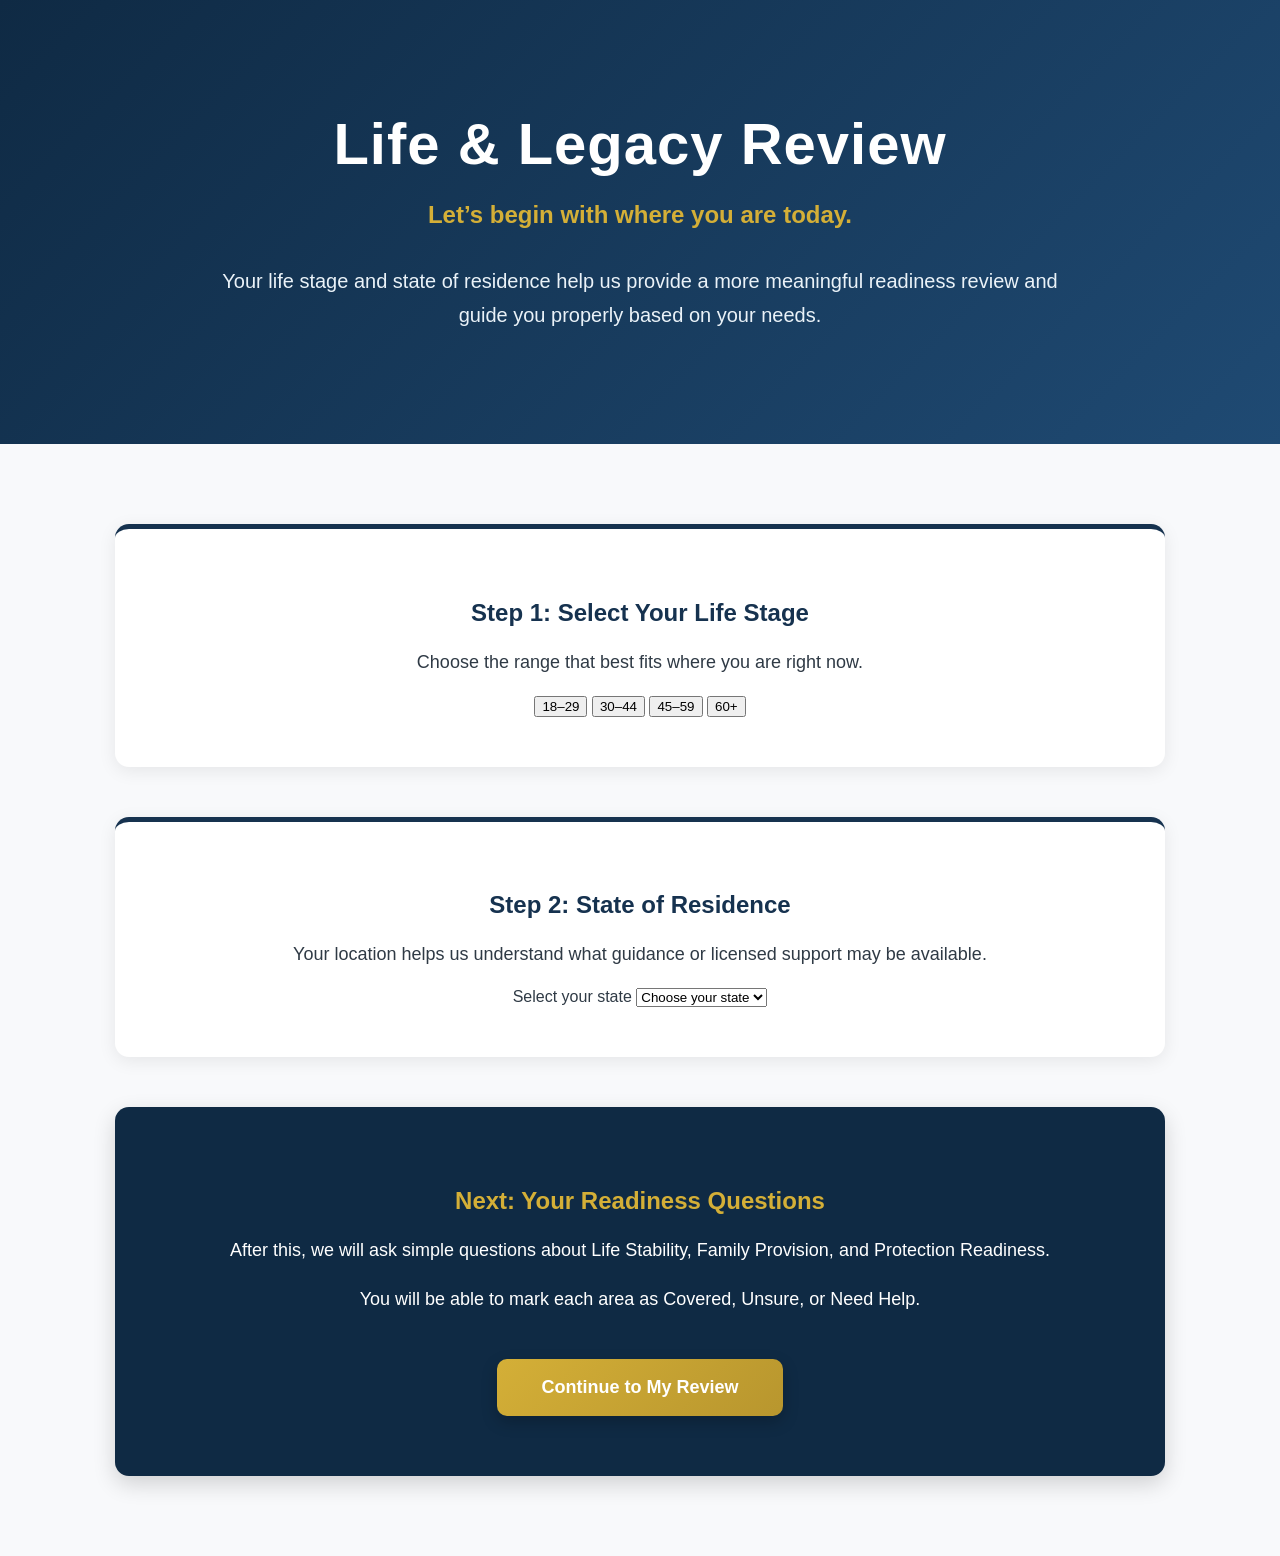
==== assessment.html @ dc8e8553 "Add initial assessment HTML structure" ====
<!DOCTYPE html>
<html lang="en">
<head>
  <meta charset="UTF-8" />
  <meta name="viewport" content="width=device-width, initial-scale=1.0" />
  <title>Life & Legacy Review</title>
  <link rel="stylesheet" href="style.css" />
</head>

<body>

  <section class="hero">
    <h1>Life & Legacy Review</h1>

    <p class="subtitle">
      Let’s begin with where you are today.
    </p>

    <p class="welcome-text">
      Your life stage and state of residence help us provide a more meaningful readiness review
      and guide you properly based on your needs.
    </p>
  </section>

  <main class="container">

    <section class="trust-section">
      <h2>Step 1: Select Your Life Stage</h2>

      <p>
        Choose the range that best fits where you are right now.
      </p>

      <div class="option-grid">
        <button class="choice-button">18–29</button>
        <button class="choice-button">30–44</button>
        <button class="choice-button">45–59</button>
        <button class="choice-button">60+</button>
      </div>
    </section>

    <section class="trust-section">
      <h2>Step 2: State of Residence</h2>

      <p>
        Your location helps us understand what guidance or licensed support may be available.
      </p>

      <label class="form-label" for="state">Select your state</label>
      <select id="state" class="form-input">
        <option value="">Choose your state</option>
        <option>Virginia</option>
        <option>North Carolina</option>
        <option>California</option>
        <option>Florida</option>
        <option>Georgia</option>
        <option>Maryland</option>
        <option>Texas</option>
        <option>Other</option>
      </select>
    </section>

    <section class="promise-section">
      <h2>Next: Your Readiness Questions</h2>

      <p>
        After this, we will ask simple questions about Life Stability, Family Provision,
        and Protection Readiness.
      </p>

      <p>
        You will be able to mark each area as Covered, Unsure, or Need Help.
      </p>

      <button class="start-button">
        Continue to My Review
      </button>
    </section>

  </main>

</body>
</html>
---- style.css ----
body {
    margin: 0;
    font-family: Arial, Helvetica, sans-serif;
    background-color: #F8F9FB;
    color: #2F3A45;
}

.hero {
    background: linear-gradient(135deg, #0F2A44, #1F4A73);
    color: white;
    padding: 110px 20px 90px;
    text-align: center;
}

.hero h1 {
    font-size: 58px;
    margin: 0 0 20px;
    color: white;
    letter-spacing: 1px;
}

.subtitle {
    font-size: 24px;
    color: #D4AF37;
    margin-bottom: 35px;
    font-weight: bold;
}

.welcome-text {
    max-width: 850px;
    margin: 22px auto;
    font-size: 20px;
    line-height: 1.7;
    color: #EAF2F8;
}

.section-intro {
    text-align: center;
    font-size: 18px;
    margin: 35px auto;
    max-width: 750px;
    color: #D4AF37;
}

.container {
    max-width: 1050px;
    margin: 0 auto 50px;
    padding: 30px 20px;
}

.intro-list {
    list-style: none;
    padding: 0;
    margin: 45px auto 0;
}

.intro-list li {
    background: #FFFFFF;
    margin: 24px auto;
    padding: 28px;
    border-radius: 14px;
    max-width: 700px;
    font-size: 19px;
    line-height: 1.6;
    color: #2F3A45;
    border-left: 8px solid #D4AF37;
    box-shadow: 0 8px 22px rgba(0,0,0,0.12);
}

.intro-list strong {
    display: block;
    color: #16324F;
    font-size: 24px;
    margin-bottom: 8px;
}

.start-button {
    display: block;
    margin: 45px auto 0;
    background: linear-gradient(135deg, #D4AF37, #B8962E);
    color: white;
    border: none;
    padding: 18px 44px;
    font-size: 18px;
    border-radius: 10px;
    cursor: pointer;
    font-weight: bold;
    box-shadow: 0 6px 16px rgba(0,0,0,0.22);
}

.start-button:hover {
    transform: translateY(-2px);
    background: linear-gradient(135deg, #B8962E, #9C7C24);
}

.micro-note {
    margin-top: 15px;
    font-size: 14px;
    color: #D4AF37;
    text-align: center;
}

.trust-section {
    background: white;
    padding: 50px;
    border-radius: 14px;
    margin-top: 50px;
    text-align: center;
    box-shadow: 0 4px 18px rgba(0,0,0,0.08);
    border-top: 5px solid #16324F;
}

.trust-section h2 {
    color: #16324F;
    margin-bottom: 20px;
}

.trust-section p {
    font-size: 18px;
    line-height: 1.7;
}

.promise-section {
    background: #0F2A44;
    color: white;
    padding: 60px 40px;
    border-radius: 14px;
    margin-top: 50px;
    text-align: center;
    box-shadow: 0 8px 22px rgba(0,0,0,0.16);
}

.promise-section h2 {
    color: #D4AF37;
    margin-bottom: 20px;
}

.promise-section p {
    font-size: 18px;
    line-height: 1.7;
    max-width: 850px;
    margin: 18px auto;
}

@media (max-width: 768px) {
    .hero {
        padding: 80px 20px 70px;
    }

    .hero h1 {
        font-size: 40px;
    }

    .subtitle {
        font-size: 20px;
    }

    .welcome-text {
        font-size: 18px;
    }

    .intro-list li {
        font-size: 17px;
        padding: 22px;
    }
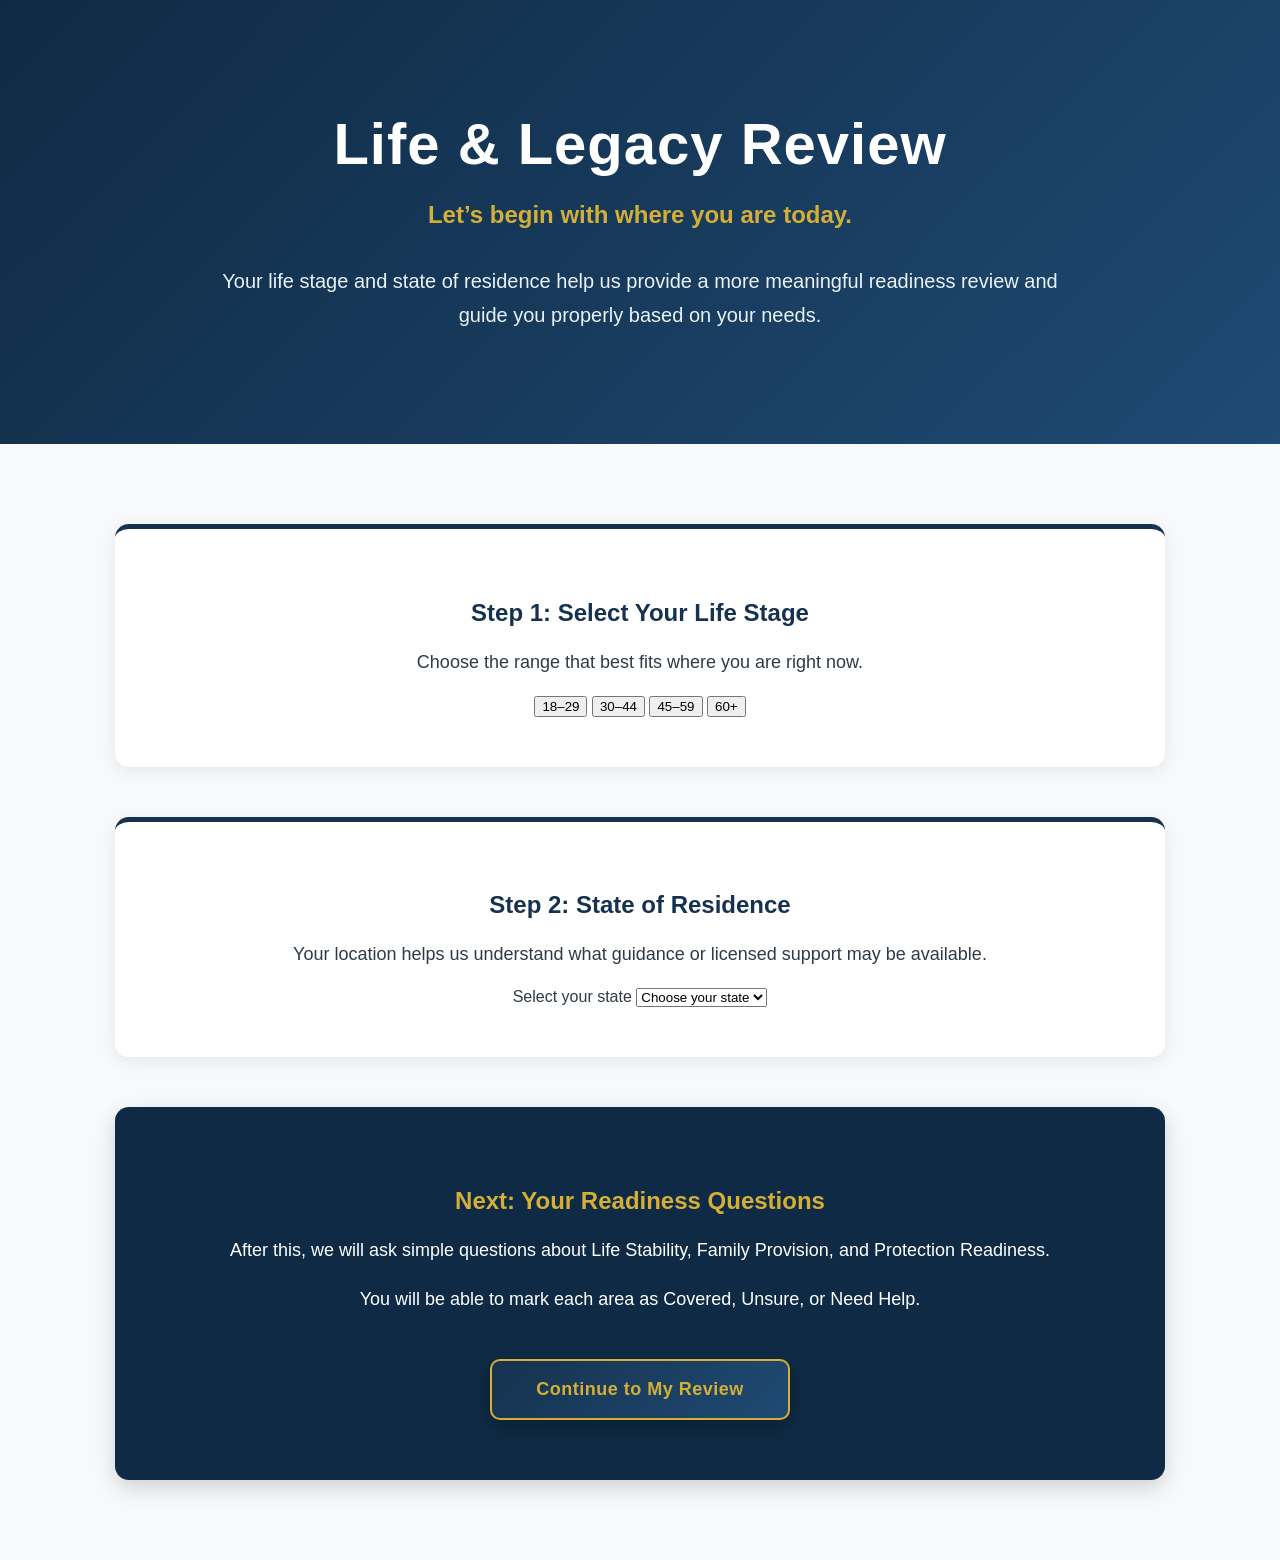
==== commit e7504606: "Update assessment.html" ====
--- a/assessment.html
+++ b/assessment.html
@@ -78,6 +78,38 @@
     </section>
 
   </main>
+<script>
+  let selectedAge = "";
 
+  const ageButtons = document.querySelectorAll(".choice-button");
+  const stateSelect = document.getElementById("state");
+  const startButton = document.querySelector(".start-button");
+
+  // Handle age selection
+  ageButtons.forEach(button => {
+    button.addEventListener("click", function () {
+      ageButtons.forEach(btn => btn.classList.remove("selected"));
+      this.classList.add("selected");
+
+      selectedAge = this.textContent.trim();
+      localStorage.setItem("legacy_age_group", selectedAge);
+    });
+  });
+
+  // Handle continue button
+  startButton.addEventListener("click", function () {
+    const state = stateSelect.value;
+
+    if (!selectedAge || !state) {
+      alert("Please select your age group and state first.");
+      return;
+    }
+
+    localStorage.setItem("legacy_state", state);
+
+    // IMPORTANT: This must match your actual file
+    window.location.href = "assessment.html";
+  });
+</script>
 </body>
 </html>
--- a/style.css
+++ b/style.css
@@ -34,14 +34,6 @@
     color: #EAF2F8;
 }
 
-.section-intro {
-    text-align: center;
-    font-size: 18px;
-    margin: 35px auto;
-    max-width: 750px;
-    color: #D4AF37;
-}
-
 .container {
     max-width: 1050px;
     margin: 0 auto 50px;
@@ -57,14 +49,15 @@
 .intro-list li {
     background: #FFFFFF;
     margin: 24px auto;
-    padding: 28px;
+    padding: 28px 32px;
     border-radius: 14px;
-    max-width: 700px;
-    font-size: 19px;
+    max-width: 760px;
+    font-size: 18px;
     line-height: 1.6;
     color: #2F3A45;
     border-left: 8px solid #D4AF37;
     box-shadow: 0 8px 22px rgba(0,0,0,0.12);
+    text-align: left;
 }
 
 .intro-list strong {
@@ -76,27 +69,33 @@
 
 .start-button {
     display: block;
+    width: fit-content;
     margin: 45px auto 0;
-    background: linear-gradient(135deg, #D4AF37, #B8962E);
-    color: white;
-    border: none;
+    background: linear-gradient(135deg, #16324F, #1F4A73);
+    color: #D4AF37;
+    border: 2px solid #D4AF37;
     padding: 18px 44px;
     font-size: 18px;
     border-radius: 10px;
     cursor: pointer;
     font-weight: bold;
-    box-shadow: 0 6px 16px rgba(0,0,0,0.22);
+    letter-spacing: 0.5px;
+    text-decoration: none;
+    box-shadow: 0 6px 18px rgba(0,0,0,0.25);
+    transition: all 0.3s ease;
 }
 
 .start-button:hover {
+    background: #0F2A44;
+    color: #FFD76A;
     transform: translateY(-2px);
-    background: linear-gradient(135deg, #B8962E, #9C7C24);
+    box-shadow: 0 10px 24px rgba(0,0,0,0.35);
 }
 
 .micro-note {
     margin-top: 15px;
     font-size: 14px;
-    color: #D4AF37;
+    color: #B8962E;
     text-align: center;
 }
 
@@ -163,3 +162,13 @@
         font-size: 17px;
         padding: 22px;
     }
+
+    .intro-list strong {
+        font-size: 21px;
+    }
+
+    .trust-section,
+    .promise-section {
+        padding: 35px 25px;
+    }
+}
